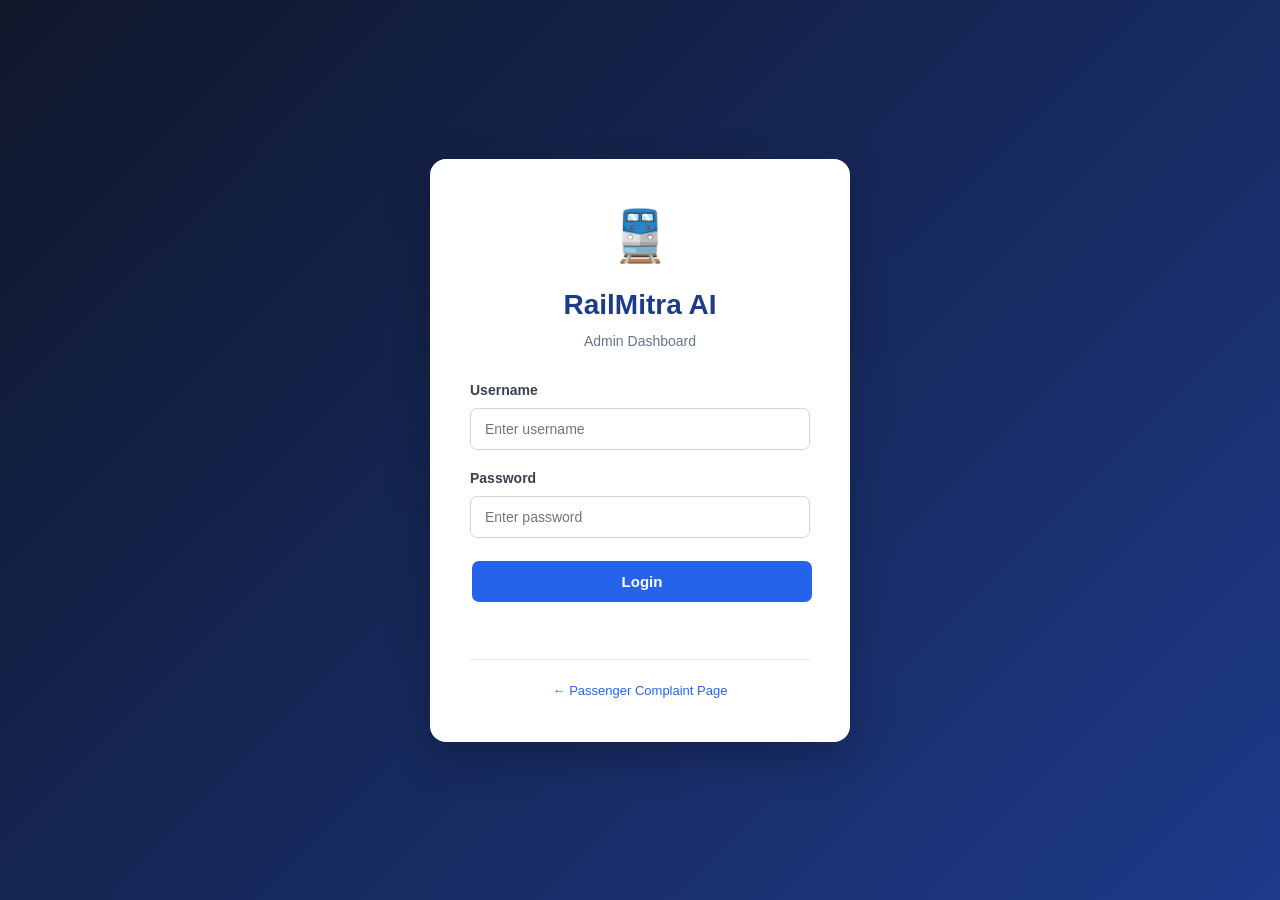
==== frontend/admin-dashboard.html @ 6045f48d "Initial RailMitra AI project" ====
<!DOCTYPE html>
<html lang="en">

<head>

    <meta charset="UTF-8">

    <meta
        name="viewport"
        content="width=device-width, initial-scale=1.0"
    >

    <title>RailMitra AI - Admin Dashboard</title>

    <link
        rel="stylesheet"
        href="style.css"
    >

    <!-- ========================================= -->
    <!-- ADMIN LOGIN PROTECTION -->
    <!-- ========================================= -->

    <script>

        const adminToken =
            localStorage.getItem("adminToken");

        const adminLoggedIn =
            sessionStorage.getItem("adminLoggedIn");


        /*
         * Allow access if either:
         * 1. Admin JWT exists, OR
         * 2. Old admin login session exists.
         */

        if (
            !adminToken &&
            adminLoggedIn !== "true"
        ) {

            window.location.replace("login.html");

        }

    </script>

</head>


<body>

<header class="header">

    <div>

        <h1>RailMitra AI</h1>

        <p>
            AI-Powered Railway Complaint Management
        </p>

    </div>


    <div>

        <span class="status">
            ● System Online
        </span>


        <!-- LOGOUT BUTTON -->

        <button
            type="button"
            onclick="logout()"
            class="logout-button"
        >
            Logout
        </button>

    </div>

</header>


<main class="container">


    <!-- ========================================= -->
    <!-- DASHBOARD CARDS -->
    <!-- ========================================= -->

    <section class="cards">


        <div class="card">

            <h3>Total Complaints</h3>

            <p id="totalComplaints">
                0
            </p>

        </div>


        <div class="card">

            <h3>Pending</h3>

            <p id="pendingComplaints">
                0
            </p>

        </div>


        <div class="card">

            <h3>In Progress</h3>

            <p id="inProgressComplaints">
                0
            </p>

        </div>


        <div class="card">

            <h3>Resolved</h3>

            <p id="resolvedComplaints">
                0
            </p>

        </div>


        <div class="card">

            <h3>Critical</h3>

            <p id="criticalComplaints">
                0
            </p>

        </div>


        <div class="card">

            <h3>High Priority</h3>

            <p id="highComplaints">
                0
            </p>

        </div>


    </section>


    <!-- ========================================= -->
    <!-- DEPARTMENT SUMMARY -->
    <!-- ========================================= -->

    <section class="panel">

        <h2>
            Department-wise Complaints
        </h2>


        <div id="departments">

            Loading...

        </div>

    </section>


    <!-- ========================================= -->
    <!-- COMPLAINT TABLE -->
    <!-- ========================================= -->

    <section class="panel">


        <div class="panel-header">

            <h2>
                Complaints
            </h2>


            <button
                type="button"
                onclick="loadComplaints()"
            >
                Refresh
            </button>

        </div>


        <!-- ========================================= -->
        <!-- SEARCH AND FILTERS -->
        <!-- ========================================= -->

        <div class="filters">


            <!-- SEARCH -->

            <input
                type="text"
                id="searchComplaint"
                placeholder="Search passenger or train..."
                oninput="applyFilters()"
            >


            <!-- STATUS -->

            <select
                id="statusFilter"
                onchange="applyFilters()"
            >

                <option value="">
                    All Status
                </option>

                <option value="Pending">
                    Pending
                </option>

                <option value="In Progress">
                    In Progress
                </option>

                <option value="Resolved">
                    Resolved
                </option>

            </select>


            <!-- PRIORITY -->

            <select
                id="priorityFilter"
                onchange="applyFilters()"
            >

                <option value="">
                    All Priority
                </option>

                <option value="Critical">
                    Critical
                </option>

                <option value="High">
                    High
                </option>

                <option value="Medium">
                    Medium
                </option>

                <option value="Low">
                    Low
                </option>

            </select>


            <!-- CATEGORY -->

            <select
                id="categoryFilter"
                onchange="applyFilters()"
            >

                <option value="">
                    All Categories
                </option>

                <option value="Cleanliness">
                    Cleanliness
                </option>

                <option value="Coach/Seat Issue">
                    Coach/Seat Issue
                </option>

                <option value="Food">
                    Food
                </option>

                <option value="Security">
                    Security
                </option>

                <option value="Medical">
                    Medical
                </option>

                <option value="Other">
                    Other
                </option>

            </select>


            <!-- DEPARTMENT -->

            <select
                id="departmentFilter"
                onchange="applyFilters()"
            >

                <option value="">
                    All Departments
                </option>

                <option value="Housekeeping">
                    Housekeeping
                </option>

                <option value="Coach Maintenance">
                    Coach Maintenance
                </option>

                <option value="Security">
                    Security
                </option>

                <option value="Medical">
                    Medical
                </option>

                <option value="General Helpdesk">
                    General Helpdesk
                </option>

                <option value="General Complaint">
                    General Complaint
                </option>

            </select>


            <!-- CLEAR -->

            <button
                type="button"
                onclick="clearFilters()"
            >
                Clear Filters
            </button>


        </div>


        <!-- ========================================= -->
        <!-- COMPLAINT TABLE -->
        <!-- ========================================= -->

        <div class="table-container">

            <table>

                <thead>

                    <tr>

                        <th>ID</th>

                        <th>Passenger</th>

                        <th>Train</th>

                        <th>Category</th>

                        <th>Priority</th>

                        <th>Department</th>

                        <th>Status</th>

                        <th>Action</th>

                    </tr>

                </thead>


                <tbody id="complaintTable">

                    <tr>

                        <td colspan="8">

                            Loading complaints...

                        </td>

                    </tr>

                </tbody>

            </table>

        </div>

    </section>


</main>


<!-- ========================================= -->
<!-- COMPLAINT DETAILS MODAL -->
<!-- ========================================= -->

<div
    id="complaintModal"
    class="modal"
>

    <div class="modal-content">


        <span
            class="close"
            onclick="closeComplaintModal()"
        >
            &times;
        </span>


        <h2>
            Complaint Details
        </h2>


        <div id="complaintDetails">

            Loading...

        </div>


    </div>

</div>


<!-- ========================================= -->
<!-- JAVASCRIPT -->
<!-- ========================================= -->

<script src="script.js"></script>


</body>

</html>
---- frontend/style.css ----
/* =====================================================
   RESET
===================================================== */

* {
    margin: 0;
    padding: 0;
    box-sizing: border-box;
}


/* =====================================================
   BODY
===================================================== */

body {
    font-family: Arial, Helvetica, sans-serif;

    background: #f1f5f9;

    color: #1f2937;

    line-height: 1.5;
}


/* =====================================================
   HEADER
===================================================== */

.header {
    background: linear-gradient(
        135deg,
        #0f172a,
        #1e3a8a
    );

    color: white;

    padding: 20px 40px;

    display: flex;

    justify-content: space-between;

    align-items: center;

    box-shadow:
        0 4px 15px rgba(
            0,
            0,
            0,
            0.18
        );

    position: sticky;

    top: 0;

    z-index: 100;
}


.header h1 {
    font-size: 28px;

    font-weight: 700;

    letter-spacing: 0.3px;

    margin-bottom: 4px;
}


.header p {
    font-size: 14px;

    opacity: 0.85;
}


.status {
    background: rgba(
        255,
        255,
        255,
        0.12
    );

    border: 1px solid rgba(
        255,
        255,
        255,
        0.15
    );

    padding: 9px 14px;

    border-radius: 20px;

    font-size: 13px;

    font-weight: 600;
}


/* =====================================================
   LOGOUT BUTTON
===================================================== */

.logout-button {
    margin-left: 10px;

    padding: 9px 15px;

    background: #dc2626;

    color: white;

    border: none;

    border-radius: 7px;

    cursor: pointer;

    font-size: 13px;

    font-weight: 600;

    transition: 0.2s;
}


.logout-button:hover {
    background: #b91c1c;

    transform: translateY(
        -1px
    );
}


/* =====================================================
   MAIN CONTAINER
===================================================== */

.container {
    width: 95%;

    max-width: 1400px;

    margin: 30px auto 50px;
}


/* =====================================================
   DASHBOARD CARDS
===================================================== */

.cards {
    display: grid;

    grid-template-columns:
        repeat(
            6,
            1fr
        );

    gap: 16px;

    margin-bottom: 25px;
}


.card {
    background: white;

    padding: 20px;

    min-height: 125px;

    border-radius: 12px;

    box-shadow:
        0 3px 12px rgba(
            15,
            23,
            42,
            0.07
        );

    border: 1px solid #e2e8f0;

    position: relative;

    overflow: hidden;

    transition:
        transform 0.2s,
        box-shadow 0.2s;
}


/* Small accent line */

.card::before {
    content: "";

    position: absolute;

    left: 0;

    top: 0;

    width: 4px;

    height: 100%;

    background: #2563eb;
}


.card:hover {
    transform: translateY(
        -3px
    );

    box-shadow:
        0 8px 22px rgba(
            15,
            23,
            42,
            0.12
        );
}


.card h3 {
    font-size: 13px;

    color: #64748b;

    margin-bottom: 12px;

    font-weight: 600;

    text-transform: uppercase;

    letter-spacing: 0.3px;
}


.card p {
    font-size: 31px;

    line-height: 1;

    font-weight: 700;

    color: #1e3a8a;
}


/* =====================================================
   PANELS
===================================================== */

.panel {
    background: white;

    border-radius: 12px;

    padding: 22px;

    margin-bottom: 25px;

    box-shadow:
        0 3px 12px rgba(
            15,
            23,
            42,
            0.06
        );

    border: 1px solid #e2e8f0;
}


.panel h2 {
    font-size: 19px;

    margin-bottom: 18px;

    color: #111827;

    font-weight: 700;
}


.panel-header {
    display: flex;

    justify-content: space-between;

    align-items: center;

    margin-bottom: 18px;
}


.panel-header h2 {
    margin-bottom: 0;
}


/* =====================================================
   DEPARTMENT SUMMARY
===================================================== */

#departments {
    display: grid;

    grid-template-columns:
        repeat(
            auto-fit,
            minmax(
                220px,
                1fr
            )
        );

    gap: 12px;
}


.department-item {
    background: #f8fafc;

    border: 1px solid #e2e8f0;

    padding: 15px 16px;

    border-radius: 9px;

    font-size: 14px;

    transition: 0.2s;
}


.department-item:hover {
    background: #f1f5f9;

    border-color: #cbd5e1;

    transform: translateY(
        -1px
    );
}


.department-item strong {
    color: #1e3a8a;

    font-weight: 700;
}


/* =====================================================
   SEARCH & FILTER SECTION
===================================================== */

.filters {
    display: grid;

    grid-template-columns:
        2fr
        1fr
        1fr
        1fr
        1fr
        auto;

    gap: 10px;

    padding: 16px;

    margin-bottom: 20px;

    background: #f8fafc;

    border: 1px solid #e2e8f0;

    border-radius: 10px;
}


/* =====================================================
   SEARCH INPUT
===================================================== */

.filters input {
    width: 100%;

    padding: 11px 14px;

    border: 1px solid #cbd5e1;

    border-radius: 7px;

    background: white;

    font-size: 14px;

    outline: none;

    transition: 0.2s;
}


.filters input::placeholder {
    color: #94a3b8;
}


.filters input:focus {
    border-color: #2563eb;

    box-shadow:
        0 0 0 3px rgba(
            37,
            99,
            235,
            0.12
        );
}


/* =====================================================
   SELECT BOXES
===================================================== */

.filters select {
    width: 100%;

    padding: 11px 12px;

    border: 1px solid #cbd5e1;

    border-radius: 7px;

    background: white;

    color: #334155;

    font-size: 14px;

    cursor: pointer;

    outline: none;

    transition: 0.2s;
}


.filters select:focus {
    border-color: #2563eb;

    box-shadow:
        0 0 0 3px rgba(
            37,
            99,
            235,
            0.12
        );
}


/* =====================================================
   CLEAR FILTER BUTTON
===================================================== */

.filters button {
    white-space: nowrap;

    padding: 11px 16px;

    background: #64748b;

    color: white;

    border: none;

    border-radius: 7px;

    cursor: pointer;

    font-size: 13px;

    font-weight: 600;

    transition: 0.2s;
}


.filters button:hover {
    background: #475569;
}


/* =====================================================
   BUTTONS
===================================================== */

button {
    border: none;

    padding: 8px 12px;

    border-radius: 6px;

    background: #2563eb;

    color: white;

    cursor: pointer;

    font-size: 13px;

    font-weight: 500;

    margin: 2px;

    transition:
        background 0.2s,
        transform 0.2s;
}


button:hover {
    background: #1d4ed8;

    transform: translateY(
        -1px
    );
}


button:active {
    transform: translateY(0);
}


/* =====================================================
   TABLE
===================================================== */

.table-container {
    width: 100%;

    overflow-x: auto;

    border: 1px solid #e2e8f0;

    border-radius: 9px;
}


table {
    width: 100%;

    border-collapse: collapse;

    min-width: 950px;

    background: white;
}


th {
    background: #1e293b;

    color: white;

    padding: 13px 10px;

    text-align: left;

    font-size: 12px;

    font-weight: 600;

    text-transform: uppercase;

    letter-spacing: 0.3px;

    white-space: nowrap;
}


td {
    padding: 12px 10px;

    border-bottom: 1px solid #e5e7eb;

    font-size: 13px;

    vertical-align: middle;
}


tbody tr {
    transition: 0.15s;
}


tbody tr:hover {
    background: #f8fafc;
}


tbody tr:last-child td {
    border-bottom: none;
}


/* =====================================================
   PRIORITY
===================================================== */

.priority {
    font-weight: 700;
}


/* =====================================================
   STATUS BADGE
===================================================== */

.status-badge {
    display: inline-block;

    padding: 5px 10px;

    border-radius: 15px;

    background: #e0e7ff;

    color: #3730a3;

    font-size: 11px;

    font-weight: 700;

    white-space: nowrap;
}


/* =====================================================
   STATUS BUTTON
===================================================== */

.status-btn {
    padding: 6px 10px;

    font-size: 12px;
}


/* =====================================================
   MODAL
===================================================== */

.modal {
    display: none;

    position: fixed;

    z-index: 1000;

    left: 0;

    top: 0;

    width: 100%;

    height: 100%;

    overflow-y: auto;

    background: rgba(
        15,
        23,
        42,
        0.65
    );

    padding: 40px 15px;
}


.modal-content {
    background: white;

    width: 90%;

    max-width: 900px;

    margin: auto;

    padding: 28px;

    border-radius: 14px;

    position: relative;

    box-shadow:
        0 20px 50px rgba(
            0,
            0,
            0,
            0.28
        );

    animation: modalOpen 0.2s ease;
}


@keyframes modalOpen {

    from {
        opacity: 0;

        transform: translateY(
            10px
        );
    }

    to {
        opacity: 1;

        transform: translateY(
            0
        );
    }

}


.modal-content h2 {
    margin-bottom: 22px;

    color: #111827;

    font-size: 22px;
}


.close {
    position: absolute;

    right: 20px;

    top: 15px;

    font-size: 30px;

    font-weight: bold;

    color: #64748b;

    cursor: pointer;

    line-height: 1;
}


.close:hover {
    color: #111827;
}


/* =====================================================
   COMPLAINT DETAILS
===================================================== */

.complaint-details {
    display: grid;

    grid-template-columns:
        repeat(
            2,
            1fr
        );

    gap: 12px;

    margin-bottom: 20px;
}


.detail-box {
    background: #f8fafc;

    border: 1px solid #e2e8f0;

    padding: 13px;

    border-radius: 8px;
}


.detail-box strong {
    display: block;

    color: #64748b;

    font-size: 11px;

    margin-bottom: 5px;

    text-transform: uppercase;

    letter-spacing: 0.3px;
}


.detail-box span {
    font-size: 14px;

    color: #111827;

    font-weight: 500;
}


/* =====================================================
   DESCRIPTION
===================================================== */

.description-box {
    background: #f8fafc;

    border: 1px solid #e2e8f0;

    padding: 16px;

    border-radius: 8px;

    margin-bottom: 20px;
}


.description-box strong {
    display: block;

    margin-bottom: 8px;

    color: #374151;
}


.description-box p {
    line-height: 1.6;

    color: #4b5563;

    font-size: 14px;
}


/* =====================================================
   EVIDENCE
===================================================== */

.evidence-section {
    margin-top: 20px;

    padding-top: 20px;

    border-top: 1px solid #e5e7eb;
}


.evidence-section h3 {
    margin-bottom: 12px;

    color: #111827;
}


.evidence-image {
    max-width: 100%;

    max-height: 400px;

    display: block;

    margin-top: 10px;

    border-radius: 10px;

    border: 1px solid #d1d5db;

    object-fit: contain;
}


/* =====================================================
   BADGES
===================================================== */

.detail-badge {
    display: inline-block;

    padding: 5px 10px;

    border-radius: 15px;

    font-size: 12px;

    font-weight: bold;
}


/* =====================================================
   MODAL ACTIONS
===================================================== */

.modal-actions {
    display: flex;

    flex-wrap: wrap;

    gap: 8px;

    margin-top: 22px;

    padding-top: 18px;

    border-top: 1px solid #e5e7eb;
}


/* =====================================================
   MOBILE RESPONSIVE
===================================================== */

@media (
    max-width: 1200px
) {

    .cards {
        grid-template-columns:
            repeat(
                3,
                1fr
            );
    }


    .filters {
        grid-template-columns:
            repeat(
                3,
                1fr
            );
    }

}


@media (
    max-width: 850px
) {

    .header {
        padding: 20px;
    }


    .filters {
        grid-template-columns:
            repeat(
                2,
                1fr
            );
    }

}


@media (
    max-width: 700px
) {

    .header {
        flex-direction: column;

        align-items: flex-start;

        gap: 12px;

        padding: 20px;
    }


    .header > div:last-child {
        display: flex;

        align-items: center;

        flex-wrap: wrap;

        gap: 6px;
    }


    .logout-button {
        margin-left: 4px;
    }


    .container {
        width: 94%;

        margin-top: 20px;
    }


    .cards {
        grid-template-columns:
            repeat(
                2,
                1fr
            );

        gap: 12px;
    }


    .card {
        padding: 17px;
    }


    .card p {
        font-size: 27px;
    }


    .filters {
        grid-template-columns:
            1fr;
    }


    .complaint-details {
        grid-template-columns:
            1fr;
    }


    .modal {
        padding: 20px 10px;
    }


    .modal-content {
        width: 96%;

        padding: 20px;
    }

}


@media (
    max-width: 450px
) {

    .cards {
        grid-template-columns:
            1fr;
    }


    .card {
        min-height: auto;
    }


    .card p {
        font-size: 26px;
    }


    .header h1 {
        font-size: 24px;
    }


    .header p {
        font-size: 13px;
    }

}


/* =====================================================
   ADMIN LOGIN PAGE
===================================================== */

.login-page {
    min-height: 100vh;

    display: flex;

    justify-content: center;

    align-items: center;

    background: linear-gradient(
        135deg,
        #0f172a,
        #1e3a8a
    );

    padding: 20px;
}


.login-container {
    width: 100%;

    max-width: 420px;
}


.login-card {
    background: white;

    padding: 40px;

    border-radius: 16px;

    box-shadow:
        0 15px 40px rgba(
            0,
            0,
            0,
            0.25
        );

    text-align: center;
}


.login-logo {
    font-size: 50px;

    margin-bottom: 10px;
}


.login-card h1 {
    color: #1e3a8a;

    font-size: 28px;

    margin-bottom: 5px;
}


.login-subtitle {
    color: #64748b;

    font-size: 14px;

    margin-bottom: 28px;
}


.form-group {
    text-align: left;

    margin-bottom: 18px;
}


.form-group label {
    display: block;

    margin-bottom: 7px;

    font-size: 14px;

    font-weight: 600;

    color: #374151;
}


.form-group input {
    width: 100%;

    padding: 12px 14px;

    border: 1px solid #cbd5e1;

    border-radius: 7px;

    font-size: 14px;

    outline: none;
}


.form-group input:focus {
    border-color: #2563eb;

    box-shadow:
        0 0 0 3px rgba(
            37,
            99,
            235,
            0.12
        );
}


.login-button {
    width: 100%;

    padding: 12px;

    margin-top: 5px;

    background: #2563eb;

    color: white;

    border: none;

    border-radius: 7px;

    font-size: 15px;

    font-weight: 600;

    cursor: pointer;
}


.login-button:hover {
    background: #1d4ed8;
}


.login-error {
    color: #dc2626;

    font-size: 13px;

    margin-top: 12px;

    min-height: 18px;
}


.login-footer {
    margin-top: 25px;

    padding-top: 18px;

    border-top: 1px solid #e5e7eb;
}


.login-footer a {
    color: #2563eb;

    text-decoration: none;

    font-size: 13px;
}


.login-footer a:hover {
    text-decoration: underline;
}
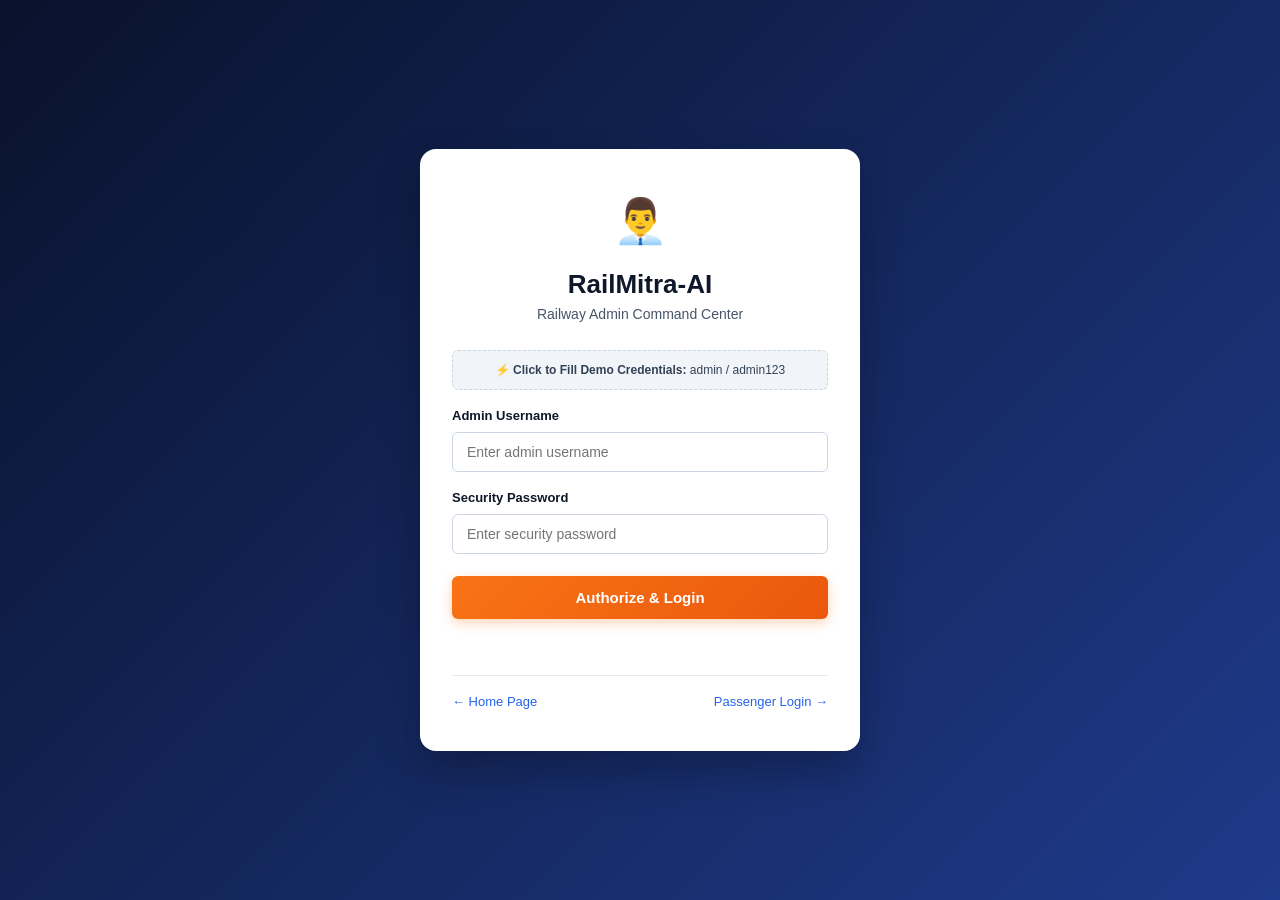
==== commit 4f287f44: "feat: complete bug fixes, AI triage enhancements, animated UI, and production deployment readiness" ====
--- a/frontend/admin-dashboard.html
+++ b/frontend/admin-dashboard.html
@@ -2,477 +2,220 @@
 <html lang="en">
 
 <head>
-
     <meta charset="UTF-8">
-
-    <meta
-        name="viewport"
-        content="width=device-width, initial-scale=1.0"
-    >
-
-    <title>RailMitra AI - Admin Dashboard</title>
-
-    <link
-        rel="stylesheet"
-        href="style.css"
-    >
-
-    <!-- ========================================= -->
+    <meta name="viewport" content="width=device-width, initial-scale=1.0">
+    <title>RailMitra AI | Railway Admin Command Center</title>
+    <link rel="stylesheet" href="style.css">
+
     <!-- ADMIN LOGIN PROTECTION -->
-    <!-- ========================================= -->
-
     <script>
-
-        const adminToken =
-            localStorage.getItem("adminToken");
-
-        const adminLoggedIn =
-            sessionStorage.getItem("adminLoggedIn");
-
-
-        /*
-         * Allow access if either:
-         * 1. Admin JWT exists, OR
-         * 2. Old admin login session exists.
-         */
-
-        if (
-            !adminToken &&
-            adminLoggedIn !== "true"
-        ) {
-
+        const adminToken = localStorage.getItem("adminToken");
+        const adminLoggedIn = sessionStorage.getItem("adminLoggedIn");
+        if (!adminToken && adminLoggedIn !== "true") {
             window.location.replace("login.html");
-
         }
-
     </script>
-
 </head>
 
-
 <body>
 
-<header class="header">
-
-    <div>
-
-        <h1>RailMitra AI</h1>
-
-        <p>
-            AI-Powered Railway Complaint Management
-        </p>
-
+    <!-- NAVBAR -->
+    <header class="header">
+        <div style="display:flex; align-items:center; gap:14px;">
+            <a href="admin-dashboard.html" class="logo">
+                🚆 RailMitra <span class="logo-badge">Admin</span>
+            </a>
+            <span class="status">System Online</span>
+        </div>
+
+        <div style="display:flex; align-items:center; gap:12px;">
+            <span style="font-size:13px; color:rgba(255,255,255,0.85);" id="adminGreeting">
+                Welcome, Admin
+            </span>
+            <button type="button" onclick="exportComplaintsToCSV()" class="button-secondary" style="padding:7px 12px; font-size:12px; background:rgba(255,255,255,0.15); color:white; border-color:rgba(255,255,255,0.2);">
+                📊 Export CSV
+            </button>
+            <button type="button" onclick="logout()" class="logout-button">
+                Logout
+            </button>
+        </div>
+    </header>
+
+    <main class="container">
+
+        <!-- DASHBOARD METRIC CARDS -->
+        <section class="cards">
+            <div class="card">
+                <h3>Total Complaints</h3>
+                <p id="totalComplaints">0</p>
+            </div>
+
+            <div class="card card-pending">
+                <h3>Pending Action</h3>
+                <p id="pendingComplaints">0</p>
+            </div>
+
+            <div class="card card-progress">
+                <h3>In Progress</h3>
+                <p id="inProgressComplaints">0</p>
+            </div>
+
+            <div class="card card-resolved">
+                <h3>Resolved</h3>
+                <p id="resolvedComplaints">0</p>
+            </div>
+
+            <div class="card card-critical">
+                <h3>Critical Alerts</h3>
+                <p id="criticalComplaints">0</p>
+            </div>
+
+            <div class="card" style="border-left: 4px solid #f97316;">
+                <h3>High Priority</h3>
+                <p id="highComplaints" style="color:#ea580c;">0</p>
+            </div>
+        </section>
+
+        <!-- DEPARTMENT SUMMARY -->
+        <section class="panel">
+            <div class="panel-header">
+                <h2>🏢 Department-wise Workload & Assignment</h2>
+                <div style="font-size:13px; color:#64748b;">Live AI Routing Analytics</div>
+            </div>
+            <div id="departments">
+                <div style="color:#64748b;">Loading department distribution...</div>
+            </div>
+        </section>
+
+        <!-- COMPLAINTS MANAGEMENT -->
+        <section class="panel">
+            <div class="panel-header">
+                <h2>📋 Passenger Grievances & AI Classification</h2>
+
+                <div style="display:flex; align-items:center; gap:10px;">
+                    <label style="font-size:13px; display:inline-flex; align-items:center; gap:6px; cursor:pointer;">
+                        <input type="checkbox" onchange="toggleAutoRefresh(this)"> Auto-refresh (30s)
+                    </label>
+                    <button type="button" class="button-primary" onclick="loadComplaints(); loadDashboard();">
+                        🔄 Refresh
+                    </button>
+                </div>
+            </div>
+
+            <!-- QUICK FILTER CHIPS -->
+            <div class="filter-chips">
+                <button type="button" class="filter-chip active" onclick="setFilterChip('ALL', this)">All Complaints</button>
+                <button type="button" class="filter-chip chip-critical" onclick="setFilterChip('CRITICAL', this)">🚨 Critical Priority</button>
+                <button type="button" class="filter-chip" onclick="setFilterChip('PENDING', this)">⏳ Pending</button>
+                <button type="button" class="filter-chip" onclick="setFilterChip('PROGRESS', this)">⚙️ In Progress</button>
+                <button type="button" class="filter-chip" onclick="setFilterChip('RESOLVED', this)">✅ Resolved</button>
+            </div>
+
+            <!-- SEARCH AND FILTERS -->
+            <div class="filters">
+                <input
+                    type="text"
+                    id="searchComplaint"
+                    placeholder="Search by Passenger, PNR, Train, Category or ID..."
+                    oninput="applyFilters()"
+                >
+
+                <select id="statusFilter" onchange="applyFilters()">
+                    <option value="">All Statuses</option>
+                    <option value="Pending">Pending</option>
+                    <option value="In Progress">In Progress</option>
+                    <option value="Resolved">Resolved</option>
+                </select>
+
+                <select id="priorityFilter" onchange="applyFilters()">
+                    <option value="">All Priorities</option>
+                    <option value="Critical">Critical</option>
+                    <option value="High">High</option>
+                    <option value="Medium">Medium</option>
+                    <option value="Low">Low</option>
+                </select>
+
+                <select id="categoryFilter" onchange="applyFilters()">
+                    <option value="">All Categories</option>
+                    <option value="Cleanliness">Cleanliness</option>
+                    <option value="Electrical Issue">Electrical</option>
+                    <option value="Water Supply">Water Supply</option>
+                    <option value="Coach/Seat Issue">Coach/Seat Issue</option>
+                    <option value="Coach/Window Issue">Coach/Window Issue</option>
+                    <option value="Food/Catering">Food & Catering</option>
+                    <option value="Security">Security</option>
+                    <option value="Medical Emergency">Medical Emergency</option>
+                    <option value="Track Issue">Track Issue</option>
+                    <option value="Fire/Emergency">Fire/Emergency</option>
+                    <option value="Other">Other</option>
+                </select>
+
+                <select id="departmentFilter" onchange="applyFilters()">
+                    <option value="">All Departments</option>
+                    <option value="Housekeeping">Housekeeping</option>
+                    <option value="Coach Maintenance">Coach Maintenance</option>
+                    <option value="Electrical Department">Electrical</option>
+                    <option value="Railway Protection Force">RPF (Security)</option>
+                    <option value="Medical Department">Medical</option>
+                    <option value="Catering Department">Catering</option>
+                    <option value="Emergency Response">Emergency Response</option>
+                    <option value="General Complaint">General Helpdesk</option>
+                </select>
+
+                <button type="button" class="button-secondary" onclick="clearFilters()">
+                    Clear Filters
+                </button>
+            </div>
+
+            <!-- COMPLAINTS TABLE -->
+            <div class="table-container">
+                <table>
+                    <thead>
+                        <tr>
+                            <th>ID</th>
+                            <th>Passenger</th>
+                            <th>Journey Details</th>
+                            <th>Category</th>
+                            <th>Priority</th>
+                            <th>Department</th>
+                            <th>Status</th>
+                            <th>Evidence</th>
+                            <th>Action</th>
+                        </tr>
+                    </thead>
+                    <tbody id="complaintTable">
+                        <tr>
+                            <td colspan="9" style="text-align:center; padding:25px; color:#64748b;">
+                                Loading complaints...
+                            </td>
+                        </tr>
+                    </tbody>
+                </table>
+            </div>
+        </section>
+
+    </main>
+
+    <!-- COMPLAINT INSPECTION MODAL -->
+    <div id="complaintModal" class="modal">
+        <div class="modal-content">
+            <span class="close" onclick="closeComplaintModal()">&times;</span>
+            <h2 style="margin-bottom:18px;">🔍 Complaint Inspection & AI Triage</h2>
+            <div id="complaintDetails">
+                Loading details...
+            </div>
+        </div>
     </div>
 
-
-    <div>
-
-        <span class="status">
-            ● System Online
-        </span>
-
-
-        <!-- LOGOUT BUTTON -->
-
-        <button
-            type="button"
-            onclick="logout()"
-            class="logout-button"
-        >
-            Logout
-        </button>
-
-    </div>
-
-</header>
-
-
-<main class="container">
-
-
-    <!-- ========================================= -->
-    <!-- DASHBOARD CARDS -->
-    <!-- ========================================= -->
-
-    <section class="cards">
-
-
-        <div class="card">
-
-            <h3>Total Complaints</h3>
-
-            <p id="totalComplaints">
-                0
-            </p>
-
-        </div>
-
-
-        <div class="card">
-
-            <h3>Pending</h3>
-
-            <p id="pendingComplaints">
-                0
-            </p>
-
-        </div>
-
-
-        <div class="card">
-
-            <h3>In Progress</h3>
-
-            <p id="inProgressComplaints">
-                0
-            </p>
-
-        </div>
-
-
-        <div class="card">
-
-            <h3>Resolved</h3>
-
-            <p id="resolvedComplaints">
-                0
-            </p>
-
-        </div>
-
-
-        <div class="card">
-
-            <h3>Critical</h3>
-
-            <p id="criticalComplaints">
-                0
-            </p>
-
-        </div>
-
-
-        <div class="card">
-
-            <h3>High Priority</h3>
-
-            <p id="highComplaints">
-                0
-            </p>
-
-        </div>
-
-
-    </section>
-
-
-    <!-- ========================================= -->
-    <!-- DEPARTMENT SUMMARY -->
-    <!-- ========================================= -->
-
-    <section class="panel">
-
-        <h2>
-            Department-wise Complaints
-        </h2>
-
-
-        <div id="departments">
-
-            Loading...
-
-        </div>
-
-    </section>
-
-
-    <!-- ========================================= -->
-    <!-- COMPLAINT TABLE -->
-    <!-- ========================================= -->
-
-    <section class="panel">
-
-
-        <div class="panel-header">
-
-            <h2>
-                Complaints
-            </h2>
-
-
-            <button
-                type="button"
-                onclick="loadComplaints()"
-            >
-                Refresh
-            </button>
-
-        </div>
-
-
-        <!-- ========================================= -->
-        <!-- SEARCH AND FILTERS -->
-        <!-- ========================================= -->
-
-        <div class="filters">
-
-
-            <!-- SEARCH -->
-
-            <input
-                type="text"
-                id="searchComplaint"
-                placeholder="Search passenger or train..."
-                oninput="applyFilters()"
-            >
-
-
-            <!-- STATUS -->
-
-            <select
-                id="statusFilter"
-                onchange="applyFilters()"
-            >
-
-                <option value="">
-                    All Status
-                </option>
-
-                <option value="Pending">
-                    Pending
-                </option>
-
-                <option value="In Progress">
-                    In Progress
-                </option>
-
-                <option value="Resolved">
-                    Resolved
-                </option>
-
-            </select>
-
-
-            <!-- PRIORITY -->
-
-            <select
-                id="priorityFilter"
-                onchange="applyFilters()"
-            >
-
-                <option value="">
-                    All Priority
-                </option>
-
-                <option value="Critical">
-                    Critical
-                </option>
-
-                <option value="High">
-                    High
-                </option>
-
-                <option value="Medium">
-                    Medium
-                </option>
-
-                <option value="Low">
-                    Low
-                </option>
-
-            </select>
-
-
-            <!-- CATEGORY -->
-
-            <select
-                id="categoryFilter"
-                onchange="applyFilters()"
-            >
-
-                <option value="">
-                    All Categories
-                </option>
-
-                <option value="Cleanliness">
-                    Cleanliness
-                </option>
-
-                <option value="Coach/Seat Issue">
-                    Coach/Seat Issue
-                </option>
-
-                <option value="Food">
-                    Food
-                </option>
-
-                <option value="Security">
-                    Security
-                </option>
-
-                <option value="Medical">
-                    Medical
-                </option>
-
-                <option value="Other">
-                    Other
-                </option>
-
-            </select>
-
-
-            <!-- DEPARTMENT -->
-
-            <select
-                id="departmentFilter"
-                onchange="applyFilters()"
-            >
-
-                <option value="">
-                    All Departments
-                </option>
-
-                <option value="Housekeeping">
-                    Housekeeping
-                </option>
-
-                <option value="Coach Maintenance">
-                    Coach Maintenance
-                </option>
-
-                <option value="Security">
-                    Security
-                </option>
-
-                <option value="Medical">
-                    Medical
-                </option>
-
-                <option value="General Helpdesk">
-                    General Helpdesk
-                </option>
-
-                <option value="General Complaint">
-                    General Complaint
-                </option>
-
-            </select>
-
-
-            <!-- CLEAR -->
-
-            <button
-                type="button"
-                onclick="clearFilters()"
-            >
-                Clear Filters
-            </button>
-
-
-        </div>
-
-
-        <!-- ========================================= -->
-        <!-- COMPLAINT TABLE -->
-        <!-- ========================================= -->
-
-        <div class="table-container">
-
-            <table>
-
-                <thead>
-
-                    <tr>
-
-                        <th>ID</th>
-
-                        <th>Passenger</th>
-
-                        <th>Train</th>
-
-                        <th>Category</th>
-
-                        <th>Priority</th>
-
-                        <th>Department</th>
-
-                        <th>Status</th>
-
-                        <th>Action</th>
-
-                    </tr>
-
-                </thead>
-
-
-                <tbody id="complaintTable">
-
-                    <tr>
-
-                        <td colspan="8">
-
-                            Loading complaints...
-
-                        </td>
-
-                    </tr>
-
-                </tbody>
-
-            </table>
-
-        </div>
-
-    </section>
-
-
-</main>
-
-
-<!-- ========================================= -->
-<!-- COMPLAINT DETAILS MODAL -->
-<!-- ========================================= -->
-
-<div
-    id="complaintModal"
-    class="modal"
->
-
-    <div class="modal-content">
-
-
-        <span
-            class="close"
-            onclick="closeComplaintModal()"
-        >
-            &times;
-        </span>
-
-
-        <h2>
-            Complaint Details
-        </h2>
-
-
-        <div id="complaintDetails">
-
-            Loading...
-
-        </div>
-
-
-    </div>
-
-</div>
-
-
-<!-- ========================================= -->
-<!-- JAVASCRIPT -->
-<!-- ========================================= -->
-
-<script src="script.js"></script>
-
-
+    <!-- TOAST CONTAINER -->
+    <div id="toast-container"></div>
+
+    <script src="script.js"></script>
+    <script>
+        const adminUser = localStorage.getItem("adminUsername") || "Admin";
+        const greetEl = document.getElementById("adminGreeting");
+        if (greetEl) greetEl.textContent = `Welcome, ${adminUser}`;
+    </script>
 </body>
 
 </html>
--- a/frontend/style.css
+++ b/frontend/style.css
@@ -1,671 +1,797 @@
 /* =====================================================
-   RESET
-===================================================== */
-
-* {
+   RAILMITRA-AI MODERN DESIGN SYSTEM & ANIMATIONS
+===================================================== */
+
+:root {
+    --primary: #1e3a8a;
+    --primary-light: #2563eb;
+    --primary-dark: #0f172a;
+    --primary-glow: rgba(37, 99, 235, 0.25);
+
+    --accent: #f97316;
+    --accent-hover: #ea580c;
+
+    --bg-page: #f8fafc;
+    --bg-surface: #ffffff;
+    --bg-card: rgba(255, 255, 255, 0.95);
+    --border-color: #e2e8f0;
+
+    --text-primary: #0f172a;
+    --text-secondary: #475569;
+    --text-muted: #94a3b8;
+
+    --status-pending-bg: #fef3c7;
+    --status-pending-text: #b45309;
+    --status-progress-bg: #dbeafe;
+    --status-progress-text: #1d4ed8;
+    --status-resolved-bg: #d1fae5;
+    --status-resolved-text: #065f46;
+
+    --prio-critical-bg: #fee2e2;
+    --prio-critical-text: #b91c1c;
+    --prio-high-bg: #ffedd5;
+    --prio-high-text: #c2410c;
+    --prio-medium-bg: #e0e7ff;
+    --prio-medium-text: #3730a3;
+    --prio-low-bg: #ecfdf5;
+    --prio-low-text: #047857;
+
+    --radius-sm: 6px;
+    --radius-md: 10px;
+    --radius-lg: 16px;
+    --radius-full: 9999px;
+
+    --shadow-sm: 0 1px 2px rgba(0, 0, 0, 0.05);
+    --shadow-md: 0 4px 12px rgba(15, 23, 42, 0.08);
+    --shadow-lg: 0 10px 25px rgba(15, 23, 42, 0.12);
+    --shadow-glow: 0 0 20px var(--primary-glow);
+
+    --transition: all 0.25s cubic-bezier(0.4, 0, 0.2, 1);
+}
+
+/* =====================================================
+   RESET & TYPOGRAPHY
+===================================================== */
+
+*, *::before, *::after {
     margin: 0;
     padding: 0;
     box-sizing: border-box;
 }
 
-
-/* =====================================================
-   BODY
-===================================================== */
-
 body {
-    font-family: Arial, Helvetica, sans-serif;
-
+    font-family: -apple-system, BlinkMacSystemFont, "Segoe UI", Roboto, "Helvetica Neue", Arial, sans-serif;
+    background: var(--bg-page);
+    color: var(--text-primary);
+    line-height: 1.55;
+    min-height: 100vh;
+    -webkit-font-smoothing: antialiased;
+}
+
+/* =====================================================
+   KEYFRAME ANIMATIONS
+===================================================== */
+
+@keyframes fadeIn {
+    from { opacity: 0; }
+    to { opacity: 1; }
+}
+
+@keyframes slideInUp {
+    from {
+        opacity: 0;
+        transform: translateY(20px);
+    }
+    to {
+        opacity: 1;
+        transform: translateY(0);
+    }
+}
+
+@keyframes slideInDown {
+    from {
+        opacity: 0;
+        transform: translateY(-20px);
+    }
+    to {
+        opacity: 1;
+        transform: translateY(0);
+    }
+}
+
+@keyframes slideInRight {
+    from {
+        opacity: 0;
+        transform: translateX(-20px);
+    }
+    to {
+        opacity: 1;
+        transform: translateX(0);
+    }
+}
+
+@keyframes pulseGlow {
+    0%, 100% {
+        box-shadow: 0 0 0 0 rgba(220, 38, 38, 0.5);
+    }
+    50% {
+        box-shadow: 0 0 0 8px rgba(220, 38, 38, 0);
+    }
+}
+
+@keyframes pulseGreen {
+    0%, 100% {
+        box-shadow: 0 0 0 0 rgba(16, 185, 129, 0.5);
+    }
+    50% {
+        box-shadow: 0 0 0 8px rgba(16, 185, 129, 0);
+    }
+}
+
+@keyframes trainTrack {
+    0% { transform: translateX(-100%); }
+    100% { transform: translateX(100vw); }
+}
+
+@keyframes spin {
+    to { transform: rotate(360deg); }
+}
+
+@keyframes shimmer {
+    0% { background-position: -200% 0; }
+    100% { background-position: 200% 0; }
+}
+
+@keyframes modalZoom {
+    from {
+        opacity: 0;
+        transform: scale(0.94) translateY(10px);
+    }
+    to {
+        opacity: 1;
+        transform: scale(1) translateY(0);
+    }
+}
+
+/* =====================================================
+   HEADER & NAVBAR
+===================================================== */
+
+.navbar, .header {
+    background: linear-gradient(135deg, #09122c, #1e3a8a);
+    color: white;
+    padding: 16px 6%;
+    display: flex;
+    justify-content: space-between;
+    align-items: center;
+    box-shadow: 0 4px 20px rgba(0, 0, 0, 0.15);
+    position: sticky;
+    top: 0;
+    z-index: 1000;
+    backdrop-filter: blur(10px);
+    animation: slideInDown 0.4s ease-out;
+}
+
+.logo, .nav-brand {
+    font-size: 24px;
+    font-weight: 800;
+    letter-spacing: -0.5px;
+    display: flex;
+    align-items: center;
+    gap: 10px;
+    color: white;
+    text-decoration: none;
+}
+
+.logo-badge {
+    background: linear-gradient(135deg, #f97316, #ea580c);
+    color: white;
+    font-size: 11px;
+    font-weight: 700;
+    padding: 3px 8px;
+    border-radius: var(--radius-full);
+    text-transform: uppercase;
+    letter-spacing: 0.5px;
+}
+
+.nav-links {
+    display: flex;
+    align-items: center;
+    gap: 18px;
+    list-style: none;
+}
+
+.nav-link {
+    color: rgba(255, 255, 255, 0.85);
+    text-decoration: none;
+    font-size: 14px;
+    font-weight: 500;
+    padding: 6px 12px;
+    border-radius: var(--radius-sm);
+    transition: var(--transition);
+}
+
+.nav-link:hover {
+    color: white;
+    background: rgba(255, 255, 255, 0.12);
+}
+
+.status {
+    background: rgba(16, 185, 129, 0.15);
+    border: 1px solid rgba(16, 185, 129, 0.3);
+    color: #34d399;
+    padding: 6px 14px;
+    border-radius: var(--radius-full);
+    font-size: 13px;
+    font-weight: 600;
+    display: inline-flex;
+    align-items: center;
+    gap: 7px;
+}
+
+.status::before {
+    content: "";
+    width: 8px;
+    height: 8px;
+    border-radius: 50%;
+    background: #10b981;
+    display: inline-block;
+    animation: pulseGreen 2s infinite;
+}
+
+.logout-button, .logout-btn {
+    background: #ef4444;
+    color: white;
+    border: none;
+    padding: 8px 16px;
+    border-radius: var(--radius-sm);
+    font-size: 13px;
+    font-weight: 600;
+    cursor: pointer;
+    transition: var(--transition);
+    text-decoration: none;
+    display: inline-flex;
+    align-items: center;
+    gap: 6px;
+}
+
+.logout-button:hover, .logout-btn:hover {
+    background: #dc2626;
+    transform: translateY(-1px);
+    box-shadow: 0 4px 10px rgba(239, 68, 68, 0.3);
+}
+
+/* =====================================================
+   BUTTONS
+===================================================== */
+
+.button, button, .btn {
+    display: inline-flex;
+    align-items: center;
+    justify-content: center;
+    gap: 8px;
+    padding: 10px 18px;
+    border-radius: var(--radius-sm);
+    font-size: 14px;
+    font-weight: 600;
+    text-decoration: none;
+    cursor: pointer;
+    border: none;
+    transition: var(--transition);
+    user-select: none;
+}
+
+.button-primary, .btn-primary {
+    background: linear-gradient(135deg, #1e3a8a, #2563eb);
+    color: white;
+    box-shadow: 0 4px 12px rgba(37, 99, 235, 0.25);
+}
+
+.button-primary:hover, .btn-primary:hover {
+    background: linear-gradient(135deg, #172554, #1d4ed8);
+    transform: translateY(-2px);
+    box-shadow: 0 6px 18px rgba(37, 99, 235, 0.35);
+}
+
+.button-secondary, .btn-secondary {
     background: #f1f5f9;
-
-    color: #1f2937;
-
-    line-height: 1.5;
-}
-
-
-/* =====================================================
-   HEADER
-===================================================== */
-
-.header {
-    background: linear-gradient(
-        135deg,
-        #0f172a,
-        #1e3a8a
-    );
-
-    color: white;
-
-    padding: 20px 40px;
-
-    display: flex;
-
-    justify-content: space-between;
-
-    align-items: center;
-
-    box-shadow:
-        0 4px 15px rgba(
-            0,
-            0,
-            0,
-            0.18
-        );
-
-    position: sticky;
-
-    top: 0;
-
-    z-index: 100;
-}
-
-
-.header h1 {
-    font-size: 28px;
-
-    font-weight: 700;
-
-    letter-spacing: 0.3px;
-
-    margin-bottom: 4px;
-}
-
-
-.header p {
-    font-size: 14px;
-
-    opacity: 0.85;
-}
-
-
-.status {
-    background: rgba(
-        255,
-        255,
-        255,
-        0.12
-    );
-
-    border: 1px solid rgba(
-        255,
-        255,
-        255,
-        0.15
-    );
-
-    padding: 9px 14px;
-
-    border-radius: 20px;
-
-    font-size: 13px;
-
-    font-weight: 600;
-}
-
-
-/* =====================================================
-   LOGOUT BUTTON
-===================================================== */
-
-.logout-button {
-    margin-left: 10px;
-
-    padding: 9px 15px;
-
+    color: #1e3a8a;
+    border: 1px solid #cbd5e1;
+}
+
+.button-secondary:hover, .btn-secondary:hover {
+    background: #e2e8f0;
+    color: #0f172a;
+    transform: translateY(-2px);
+}
+
+.button-accent, .btn-accent {
+    background: linear-gradient(135deg, #f97316, #ea580c);
+    color: white;
+    box-shadow: 0 4px 12px rgba(249, 115, 22, 0.3);
+}
+
+.button-accent:hover, .btn-accent:hover {
+    background: linear-gradient(135deg, #ea580c, #c2410c);
+    transform: translateY(-2px);
+    box-shadow: 0 6px 18px rgba(249, 115, 22, 0.4);
+}
+
+.btn-danger {
+    background: #ef4444;
+    color: white;
+}
+
+.btn-danger:hover {
     background: #dc2626;
-
-    color: white;
-
-    border: none;
-
-    border-radius: 7px;
-
-    cursor: pointer;
-
-    font-size: 13px;
-
-    font-weight: 600;
-
-    transition: 0.2s;
-}
-
-
-.logout-button:hover {
-    background: #b91c1c;
-
-    transform: translateY(
-        -1px
-    );
-}
-
-
-/* =====================================================
-   MAIN CONTAINER
+    transform: translateY(-2px);
+}
+
+button:disabled {
+    opacity: 0.6;
+    cursor: not-allowed;
+    transform: none !important;
+}
+
+/* =====================================================
+   MAIN CONTAINERS & CARDS
 ===================================================== */
 
 .container {
-    width: 95%;
-
-    max-width: 1400px;
-
-    margin: 30px auto 50px;
-}
-
-
-/* =====================================================
-   DASHBOARD CARDS
-===================================================== */
-
-.cards {
+    width: 94%;
+    max-width: 1300px;
+    margin: 28px auto 60px;
+    animation: fadeIn 0.4s ease-out;
+}
+
+.cards, .cards-grid {
     display: grid;
-
-    grid-template-columns:
-        repeat(
-            6,
-            1fr
-        );
-
+    grid-template-columns: repeat(auto-fit, minmax(180px, 1fr));
     gap: 16px;
-
     margin-bottom: 25px;
 }
 
-
 .card {
-    background: white;
-
+    background: var(--bg-surface);
+    border: 1px solid var(--border-color);
+    border-radius: var(--radius-md);
     padding: 20px;
-
-    min-height: 125px;
-
-    border-radius: 12px;
-
-    box-shadow:
-        0 3px 12px rgba(
-            15,
-            23,
-            42,
-            0.07
-        );
-
-    border: 1px solid #e2e8f0;
-
+    box-shadow: var(--shadow-sm);
     position: relative;
-
     overflow: hidden;
-
-    transition:
-        transform 0.2s,
-        box-shadow 0.2s;
-}
-
-
-/* Small accent line */
+    transition: var(--transition);
+}
+
+.card:hover {
+    transform: translateY(-3px);
+    box-shadow: var(--shadow-md);
+    border-color: #cbd5e1;
+}
 
 .card::before {
     content: "";
-
     position: absolute;
-
+    top: 0;
     left: 0;
-
-    top: 0;
-
     width: 4px;
-
     height: 100%;
-
-    background: #2563eb;
-}
-
-
-.card:hover {
-    transform: translateY(
-        -3px
-    );
-
-    box-shadow:
-        0 8px 22px rgba(
-            15,
-            23,
-            42,
-            0.12
-        );
-}
-
+    background: var(--primary-light);
+}
+
+.card.card-critical::before { background: #ef4444; }
+.card.card-pending::before { background: #f59e0b; }
+.card.card-progress::before { background: #3b82f6; }
+.card.card-resolved::before { background: #10b981; }
 
 .card h3 {
+    font-size: 12px;
+    text-transform: uppercase;
+    letter-spacing: 0.5px;
+    color: var(--text-secondary);
+    margin-bottom: 10px;
+    font-weight: 700;
+}
+
+.card p, .card .card-value {
+    font-size: 32px;
+    font-weight: 800;
+    color: var(--primary);
+    line-height: 1;
+}
+
+.card.card-critical p { color: #dc2626; }
+.card.card-pending p { color: #d97706; }
+.card.card-progress p { color: #2563eb; }
+.card.card-resolved p { color: #059669; }
+
+/* =====================================================
+   PANELS & SECTIONS
+===================================================== */
+
+.panel, .glass-panel {
+    background: var(--bg-surface);
+    border: 1px solid var(--border-color);
+    border-radius: var(--radius-lg);
+    padding: 24px;
+    margin-bottom: 25px;
+    box-shadow: var(--shadow-sm);
+    transition: var(--transition);
+}
+
+.panel:hover {
+    box-shadow: var(--shadow-md);
+}
+
+.panel-header {
+    display: flex;
+    justify-content: space-between;
+    align-items: center;
+    margin-bottom: 20px;
+    flex-wrap: wrap;
+    gap: 12px;
+}
+
+.panel h2, .panel-header h2 {
+    font-size: 20px;
+    font-weight: 700;
+    color: var(--text-primary);
+    display: flex;
+    align-items: center;
+    gap: 8px;
+}
+
+/* =====================================================
+   FILTERS & CONTROLS
+===================================================== */
+
+.filters {
+    display: grid;
+    grid-template-columns: 2fr 1fr 1fr 1fr 1fr auto;
+    gap: 12px;
+    padding: 16px;
+    background: #f8fafc;
+    border: 1px solid #e2e8f0;
+    border-radius: var(--radius-md);
+    margin-bottom: 20px;
+    align-items: center;
+}
+
+.filters input, .filters select, input[type="text"], input[type="tel"], input[type="password"], textarea, select {
+    width: 100%;
+    padding: 11px 14px;
+    border: 1px solid #cbd5e1;
+    border-radius: var(--radius-sm);
+    background: white;
+    color: var(--text-primary);
+    font-size: 14px;
+    outline: none;
+    transition: var(--transition);
+}
+
+.filters input:focus, .filters select:focus, input:focus, textarea:focus, select:focus {
+    border-color: var(--primary-light);
+    box-shadow: 0 0 0 3px rgba(37, 99, 235, 0.15);
+}
+
+.filter-chips {
+    display: flex;
+    gap: 8px;
+    flex-wrap: wrap;
+    margin-bottom: 16px;
+}
+
+.filter-chip {
+    padding: 6px 14px;
+    border-radius: var(--radius-full);
     font-size: 13px;
-
-    color: #64748b;
-
-    margin-bottom: 12px;
-
     font-weight: 600;
-
+    background: #e2e8f0;
+    color: #475569;
+    cursor: pointer;
+    border: 1px solid transparent;
+    transition: var(--transition);
+}
+
+.filter-chip:hover {
+    background: #cbd5e1;
+}
+
+.filter-chip.active {
+    background: var(--primary);
+    color: white;
+}
+
+.filter-chip.chip-critical.active {
+    background: #dc2626;
+}
+
+/* =====================================================
+   TABLE
+===================================================== */
+
+.table-container {
+    width: 100%;
+    overflow-x: auto;
+    border: 1px solid var(--border-color);
+    border-radius: var(--radius-md);
+    box-shadow: var(--shadow-sm);
+}
+
+table {
+    width: 100%;
+    border-collapse: collapse;
+    min-width: 900px;
+    background: white;
+}
+
+th {
+    background: #0f172a;
+    color: white;
+    padding: 14px 12px;
+    text-align: left;
+    font-size: 12px;
+    font-weight: 700;
     text-transform: uppercase;
-
+    letter-spacing: 0.5px;
+    white-space: nowrap;
+}
+
+td {
+    padding: 12px;
+    border-bottom: 1px solid #f1f5f9;
+    font-size: 13px;
+    vertical-align: middle;
+}
+
+tbody tr {
+    transition: background 0.15s;
+}
+
+tbody tr:hover {
+    background: #f8fafc;
+}
+
+tbody tr:last-child td {
+    border-bottom: none;
+}
+
+/* =====================================================
+   STATUS & PRIORITY BADGES
+===================================================== */
+
+.status-badge {
+    display: inline-flex;
+    align-items: center;
+    gap: 5px;
+    padding: 4px 10px;
+    border-radius: var(--radius-full);
+    font-size: 12px;
+    font-weight: 700;
+    white-space: nowrap;
+}
+
+.status-badge.pending, .status-pending {
+    background: var(--status-pending-bg);
+    color: var(--status-pending-text);
+}
+
+.status-badge.in-progress, .status-in-progress {
+    background: var(--status-progress-bg);
+    color: var(--status-progress-text);
+}
+
+.status-badge.resolved, .status-resolved {
+    background: var(--status-resolved-bg);
+    color: var(--status-resolved-text);
+}
+
+.priority-badge {
+    display: inline-flex;
+    align-items: center;
+    padding: 4px 10px;
+    border-radius: var(--radius-full);
+    font-size: 11px;
+    font-weight: 700;
+    text-transform: uppercase;
     letter-spacing: 0.3px;
 }
 
-
-.card p {
-    font-size: 31px;
-
-    line-height: 1;
-
-    font-weight: 700;
-
-    color: #1e3a8a;
-}
-
-
-/* =====================================================
-   PANELS
-===================================================== */
-
-.panel {
-    background: white;
-
-    border-radius: 12px;
-
-    padding: 22px;
-
-    margin-bottom: 25px;
-
-    box-shadow:
-        0 3px 12px rgba(
-            15,
-            23,
-            42,
-            0.06
-        );
-
-    border: 1px solid #e2e8f0;
-}
-
-
-.panel h2 {
-    font-size: 19px;
-
-    margin-bottom: 18px;
-
-    color: #111827;
-
-    font-weight: 700;
-}
-
-
-.panel-header {
-    display: flex;
-
-    justify-content: space-between;
-
-    align-items: center;
-
-    margin-bottom: 18px;
-}
-
-
-.panel-header h2 {
-    margin-bottom: 0;
-}
-
-
-/* =====================================================
-   DEPARTMENT SUMMARY
+.prio-critical {
+    background: var(--prio-critical-bg);
+    color: var(--prio-critical-text);
+    animation: pulseGlow 2s infinite;
+}
+
+.prio-high {
+    background: var(--prio-high-bg);
+    color: var(--prio-high-text);
+}
+
+.prio-medium {
+    background: var(--prio-medium-bg);
+    color: var(--prio-medium-text);
+}
+
+.prio-low {
+    background: var(--prio-low-bg);
+    color: var(--prio-low-text);
+}
+
+/* =====================================================
+   DEPARTMENT PROGRESS BARS
 ===================================================== */
 
 #departments {
     display: grid;
-
-    grid-template-columns:
-        repeat(
-            auto-fit,
-            minmax(
-                220px,
-                1fr
-            )
-        );
-
-    gap: 12px;
-}
-
+    grid-template-columns: repeat(auto-fit, minmax(240px, 1fr));
+    gap: 14px;
+}
 
 .department-item {
     background: #f8fafc;
-
     border: 1px solid #e2e8f0;
-
-    padding: 15px 16px;
-
-    border-radius: 9px;
-
-    font-size: 14px;
-
-    transition: 0.2s;
-}
-
+    padding: 16px;
+    border-radius: var(--radius-md);
+    transition: var(--transition);
+}
 
 .department-item:hover {
     background: #f1f5f9;
-
-    border-color: #cbd5e1;
-
-    transform: translateY(
-        -1px
-    );
-}
-
-
-.department-item strong {
+    transform: translateY(-2px);
+    box-shadow: var(--shadow-sm);
+}
+
+.department-header {
+    display: flex;
+    justify-content: space-between;
+    margin-bottom: 8px;
+    font-size: 13px;
+    font-weight: 700;
     color: #1e3a8a;
-
+}
+
+.dept-bar-bg {
+    width: 100%;
+    height: 8px;
+    background: #e2e8f0;
+    border-radius: var(--radius-full);
+    overflow: hidden;
+}
+
+.dept-bar-fill {
+    height: 100%;
+    background: linear-gradient(90deg, #3b82f6, #1d4ed8);
+    border-radius: var(--radius-full);
+    transition: width 0.8s cubic-bezier(0.4, 0, 0.2, 1);
+}
+
+/* =====================================================
+   TIMELINE STEPPER (LIVE STATUS TRACKER)
+===================================================== */
+
+.timeline-stepper {
+    display: flex;
+    justify-content: space-between;
+    align-items: center;
+    position: relative;
+    margin: 25px 0;
+    padding: 0 10px;
+}
+
+.timeline-stepper::before {
+    content: "";
+    position: absolute;
+    top: 18px;
+    left: 20px;
+    right: 20px;
+    height: 4px;
+    background: #e2e8f0;
+    z-index: 1;
+}
+
+.timeline-step {
+    position: relative;
+    z-index: 2;
+    display: flex;
+    flex-direction: column;
+    align-items: center;
+    text-align: center;
+    flex: 1;
+}
+
+.step-icon {
+    width: 36px;
+    height: 36px;
+    border-radius: 50%;
+    background: white;
+    border: 3px solid #cbd5e1;
+    display: flex;
+    align-items: center;
+    justify-content: center;
+    font-weight: bold;
+    font-size: 14px;
+    color: #64748b;
+    margin-bottom: 8px;
+    transition: var(--transition);
+}
+
+.timeline-step.completed .step-icon {
+    background: #10b981;
+    border-color: #10b981;
+    color: white;
+}
+
+.timeline-step.current .step-icon {
+    background: #2563eb;
+    border-color: #2563eb;
+    color: white;
+    box-shadow: 0 0 0 6px rgba(37, 99, 235, 0.2);
+    animation: pulseGlow 2s infinite;
+}
+
+.step-label {
+    font-size: 12px;
     font-weight: 700;
-}
-
-
-/* =====================================================
-   SEARCH & FILTER SECTION
-===================================================== */
-
-.filters {
-    display: grid;
-
-    grid-template-columns:
-        2fr
-        1fr
-        1fr
-        1fr
-        1fr
-        auto;
-
-    gap: 10px;
-
-    padding: 16px;
-
-    margin-bottom: 20px;
-
+    color: var(--text-primary);
+}
+
+.step-sub {
+    font-size: 11px;
+    color: var(--text-muted);
+}
+
+/* =====================================================
+   LIVE MEDIA PREVIEW & AUDIO RECORDER
+===================================================== */
+
+.media-preview-container {
+    margin-top: 14px;
+    padding: 14px;
+    border: 1px dashed #cbd5e1;
+    border-radius: var(--radius-md);
     background: #f8fafc;
-
-    border: 1px solid #e2e8f0;
-
-    border-radius: 10px;
-}
-
-
-/* =====================================================
-   SEARCH INPUT
-===================================================== */
-
-.filters input {
-    width: 100%;
-
-    padding: 11px 14px;
-
+    display: none;
+    align-items: center;
+    gap: 14px;
+    animation: slideInUp 0.3s ease-out;
+}
+
+.media-thumbnail {
+    width: 90px;
+    height: 90px;
+    border-radius: var(--radius-sm);
+    object-fit: cover;
     border: 1px solid #cbd5e1;
-
-    border-radius: 7px;
-
-    background: white;
-
-    font-size: 14px;
-
-    outline: none;
-
-    transition: 0.2s;
-}
-
-
-.filters input::placeholder {
-    color: #94a3b8;
-}
-
-
-.filters input:focus {
-    border-color: #2563eb;
-
-    box-shadow:
-        0 0 0 3px rgba(
-            37,
-            99,
-            235,
-            0.12
-        );
-}
-
-
-/* =====================================================
-   SELECT BOXES
-===================================================== */
-
-.filters select {
-    width: 100%;
-
-    padding: 11px 12px;
-
-    border: 1px solid #cbd5e1;
-
-    border-radius: 7px;
-
-    background: white;
-
-    color: #334155;
-
-    font-size: 14px;
-
+}
+
+.media-info {
+    flex: 1;
+}
+
+.voice-record-btn {
+    background: #fee2e2;
+    color: #b91c1c;
+    border: 1px solid #fca5a5;
+    padding: 8px 14px;
+    border-radius: var(--radius-full);
+    font-size: 13px;
+    font-weight: 600;
     cursor: pointer;
-
-    outline: none;
-
-    transition: 0.2s;
-}
-
-
-.filters select:focus {
-    border-color: #2563eb;
-
-    box-shadow:
-        0 0 0 3px rgba(
-            37,
-            99,
-            235,
-            0.12
-        );
-}
-
-
-/* =====================================================
-   CLEAR FILTER BUTTON
-===================================================== */
-
-.filters button {
-    white-space: nowrap;
-
-    padding: 11px 16px;
-
-    background: #64748b;
-
-    color: white;
-
-    border: none;
-
-    border-radius: 7px;
-
-    cursor: pointer;
-
-    font-size: 13px;
-
-    font-weight: 600;
-
-    transition: 0.2s;
-}
-
-
-.filters button:hover {
-    background: #475569;
-}
-
-
-/* =====================================================
-   BUTTONS
-===================================================== */
-
-button {
-    border: none;
-
-    padding: 8px 12px;
-
-    border-radius: 6px;
-
-    background: #2563eb;
-
-    color: white;
-
-    cursor: pointer;
-
-    font-size: 13px;
-
-    font-weight: 500;
-
-    margin: 2px;
-
-    transition:
-        background 0.2s,
-        transform 0.2s;
-}
-
-
-button:hover {
-    background: #1d4ed8;
-
-    transform: translateY(
-        -1px
-    );
-}
-
-
-button:active {
-    transform: translateY(0);
-}
-
-
-/* =====================================================
-   TABLE
-===================================================== */
-
-.table-container {
-    width: 100%;
-
-    overflow-x: auto;
-
-    border: 1px solid #e2e8f0;
-
-    border-radius: 9px;
-}
-
-
-table {
-    width: 100%;
-
-    border-collapse: collapse;
-
-    min-width: 950px;
-
-    background: white;
-}
-
-
-th {
-    background: #1e293b;
-
-    color: white;
-
-    padding: 13px 10px;
-
-    text-align: left;
-
-    font-size: 12px;
-
-    font-weight: 600;
-
-    text-transform: uppercase;
-
-    letter-spacing: 0.3px;
-
-    white-space: nowrap;
-}
-
-
-td {
-    padding: 12px 10px;
-
-    border-bottom: 1px solid #e5e7eb;
-
-    font-size: 13px;
-
-    vertical-align: middle;
-}
-
-
-tbody tr {
-    transition: 0.15s;
-}
-
-
-tbody tr:hover {
-    background: #f8fafc;
-}
-
-
-tbody tr:last-child td {
-    border-bottom: none;
-}
-
-
-/* =====================================================
-   PRIORITY
-===================================================== */
-
-.priority {
-    font-weight: 700;
-}
-
-
-/* =====================================================
-   STATUS BADGE
-===================================================== */
-
-.status-badge {
-    display: inline-block;
-
-    padding: 5px 10px;
-
-    border-radius: 15px;
-
-    background: #e0e7ff;
-
-    color: #3730a3;
-
-    font-size: 11px;
-
-    font-weight: 700;
-
-    white-space: nowrap;
-}
-
-
-/* =====================================================
-   STATUS BUTTON
-===================================================== */
-
-.status-btn {
-    padding: 6px 10px;
-
-    font-size: 12px;
-}
-
+    display: inline-flex;
+    align-items: center;
+    gap: 6px;
+    transition: var(--transition);
+}
+
+.voice-record-btn:hover {
+    background: #fecaca;
+}
+
+.voice-record-btn.recording {
+    background: #dc2626;
+    color: white;
+    animation: pulseGlow 1.5s infinite;
+}
 
 /* =====================================================
    MODAL
@@ -673,619 +799,319 @@
 
 .modal {
     display: none;
-
     position: fixed;
-
-    z-index: 1000;
-
+    z-index: 2000;
     left: 0;
-
     top: 0;
-
     width: 100%;
-
     height: 100%;
-
     overflow-y: auto;
-
-    background: rgba(
-        15,
-        23,
-        42,
-        0.65
-    );
-
-    padding: 40px 15px;
-}
-
+    background: rgba(15, 23, 42, 0.7);
+    backdrop-filter: blur(4px);
+    padding: 30px 15px;
+    animation: fadeIn 0.2s ease-out;
+}
 
 .modal-content {
     background: white;
-
-    width: 90%;
-
-    max-width: 900px;
-
+    width: 92%;
+    max-width: 850px;
     margin: auto;
-
-    padding: 28px;
-
-    border-radius: 14px;
-
+    padding: 30px;
+    border-radius: var(--radius-lg);
     position: relative;
-
-    box-shadow:
-        0 20px 50px rgba(
-            0,
-            0,
-            0,
-            0.28
-        );
-
-    animation: modalOpen 0.2s ease;
-}
-
-
-@keyframes modalOpen {
-
-    from {
-        opacity: 0;
-
-        transform: translateY(
-            10px
-        );
-    }
-
-    to {
-        opacity: 1;
-
-        transform: translateY(
-            0
-        );
-    }
-
-}
-
-
-.modal-content h2 {
-    margin-bottom: 22px;
-
-    color: #111827;
-
-    font-size: 22px;
-}
-
+    box-shadow: var(--shadow-lg);
+    animation: modalZoom 0.25s cubic-bezier(0.4, 0, 0.2, 1);
+}
 
 .close {
     position: absolute;
-
-    right: 20px;
-
-    top: 15px;
-
-    font-size: 30px;
-
+    right: 22px;
+    top: 18px;
+    font-size: 28px;
     font-weight: bold;
-
-    color: #64748b;
-
+    color: var(--text-muted);
     cursor: pointer;
-
     line-height: 1;
-}
-
+    transition: var(--transition);
+}
 
 .close:hover {
-    color: #111827;
-}
-
-
-/* =====================================================
-   COMPLAINT DETAILS
-===================================================== */
+    color: var(--text-primary);
+    transform: rotate(90deg);
+}
 
 .complaint-details {
     display: grid;
-
-    grid-template-columns:
-        repeat(
-            2,
-            1fr
-        );
-
+    grid-template-columns: repeat(auto-fit, minmax(200px, 1fr));
     gap: 12px;
-
     margin-bottom: 20px;
 }
-
 
 .detail-box {
     background: #f8fafc;
-
     border: 1px solid #e2e8f0;
-
-    padding: 13px;
-
-    border-radius: 8px;
-}
-
+    padding: 12px;
+    border-radius: var(--radius-sm);
+}
 
 .detail-box strong {
     display: block;
-
-    color: #64748b;
-
+    color: var(--text-muted);
     font-size: 11px;
-
-    margin-bottom: 5px;
-
     text-transform: uppercase;
-
-    letter-spacing: 0.3px;
-}
-
+    letter-spacing: 0.5px;
+    margin-bottom: 4px;
+}
 
 .detail-box span {
     font-size: 14px;
-
-    color: #111827;
-
-    font-weight: 500;
-}
-
-
-/* =====================================================
-   DESCRIPTION
-===================================================== */
+    font-weight: 600;
+    color: var(--text-primary);
+}
 
 .description-box {
     background: #f8fafc;
-
     border: 1px solid #e2e8f0;
-
     padding: 16px;
-
-    border-radius: 8px;
-
+    border-radius: var(--radius-md);
     margin-bottom: 20px;
 }
-
 
 .description-box strong {
     display: block;
-
-    margin-bottom: 8px;
-
-    color: #374151;
-}
-
-
-.description-box p {
-    line-height: 1.6;
-
-    color: #4b5563;
-
-    font-size: 14px;
-}
-
-
-/* =====================================================
-   EVIDENCE
-===================================================== */
+    margin-bottom: 6px;
+    font-size: 13px;
+    color: var(--text-secondary);
+}
 
 .evidence-section {
     margin-top: 20px;
-
-    padding-top: 20px;
-
-    border-top: 1px solid #e5e7eb;
-}
-
-
-.evidence-section h3 {
-    margin-bottom: 12px;
-
-    color: #111827;
-}
-
+    padding-top: 18px;
+    border-top: 1px solid #e2e8f0;
+}
 
 .evidence-image {
     max-width: 100%;
-
-    max-height: 400px;
-
+    max-height: 380px;
+    border-radius: var(--radius-md);
+    border: 1px solid #cbd5e1;
+    margin-top: 10px;
     display: block;
-
+    object-fit: contain;
+}
+
+.evidence-video, .evidence-audio {
+    width: 100%;
+    max-width: 650px;
+    border-radius: var(--radius-md);
     margin-top: 10px;
-
-    border-radius: 10px;
-
-    border: 1px solid #d1d5db;
-
-    object-fit: contain;
-}
-
-
-/* =====================================================
-   BADGES
-===================================================== */
-
-.detail-badge {
+    display: block;
+}
+
+/* =====================================================
+   TOAST NOTIFICATION SYSTEM
+===================================================== */
+
+#toast-container {
+    position: fixed;
+    top: 24px;
+    right: 24px;
+    z-index: 9999;
+    display: flex;
+    flex-direction: column;
+    gap: 10px;
+    pointer-events: none;
+}
+
+.toast {
+    pointer-events: auto;
+    min-width: 280px;
+    max-width: 420px;
+    padding: 14px 18px;
+    border-radius: var(--radius-md);
+    background: white;
+    box-shadow: 0 10px 25px rgba(0, 0, 0, 0.15);
+    display: flex;
+    align-items: center;
+    gap: 12px;
+    font-size: 14px;
+    font-weight: 600;
+    animation: slideInRight 0.3s ease-out;
+    border-left: 5px solid #2563eb;
+    color: var(--text-primary);
+}
+
+.toast.toast-success { border-left-color: #10b981; }
+.toast.toast-error { border-left-color: #ef4444; }
+.toast.toast-warning { border-left-color: #f59e0b; }
+
+/* =====================================================
+   HERO & LANDING PAGE STYLES
+===================================================== */
+
+.hero {
+    text-align: center;
+    padding: 70px 20px 40px;
+    position: relative;
+    overflow: hidden;
+}
+
+.hero-train-anim {
+    font-size: 50px;
     display: inline-block;
-
-    padding: 5px 10px;
-
-    border-radius: 15px;
-
-    font-size: 12px;
-
-    font-weight: bold;
-}
-
-
-/* =====================================================
-   MODAL ACTIONS
-===================================================== */
-
-.modal-actions {
-    display: flex;
-
-    flex-wrap: wrap;
-
-    gap: 8px;
-
-    margin-top: 22px;
-
-    padding-top: 18px;
-
-    border-top: 1px solid #e5e7eb;
-}
-
-
-/* =====================================================
-   MOBILE RESPONSIVE
-===================================================== */
-
-@media (
-    max-width: 1200px
-) {
-
-    .cards {
-        grid-template-columns:
-            repeat(
-                3,
-                1fr
-            );
-    }
-
-
-    .filters {
-        grid-template-columns:
-            repeat(
-                3,
-                1fr
-            );
-    }
-
-}
-
-
-@media (
-    max-width: 850px
-) {
-
-    .header {
-        padding: 20px;
-    }
-
-
-    .filters {
-        grid-template-columns:
-            repeat(
-                2,
-                1fr
-            );
-    }
-
-}
-
-
-@media (
-    max-width: 700px
-) {
-
-    .header {
-        flex-direction: column;
-
-        align-items: flex-start;
-
-        gap: 12px;
-
-        padding: 20px;
-    }
-
-
-    .header > div:last-child {
-        display: flex;
-
-        align-items: center;
-
-        flex-wrap: wrap;
-
-        gap: 6px;
-    }
-
-
-    .logout-button {
-        margin-left: 4px;
-    }
-
-
-    .container {
-        width: 94%;
-
-        margin-top: 20px;
-    }
-
-
-    .cards {
-        grid-template-columns:
-            repeat(
-                2,
-                1fr
-            );
-
-        gap: 12px;
-    }
-
-
-    .card {
-        padding: 17px;
-    }
-
-
-    .card p {
-        font-size: 27px;
-    }
-
-
-    .filters {
-        grid-template-columns:
-            1fr;
-    }
-
-
-    .complaint-details {
-        grid-template-columns:
-            1fr;
-    }
-
-
-    .modal {
-        padding: 20px 10px;
-    }
-
-
-    .modal-content {
-        width: 96%;
-
-        padding: 20px;
-    }
-
-}
-
-
-@media (
-    max-width: 450px
-) {
-
-    .cards {
-        grid-template-columns:
-            1fr;
-    }
-
-
-    .card {
-        min-height: auto;
-    }
-
-
-    .card p {
-        font-size: 26px;
-    }
-
-
-    .header h1 {
-        font-size: 24px;
-    }
-
-
-    .header p {
-        font-size: 13px;
-    }
-
-}
-
-
-/* =====================================================
-   ADMIN LOGIN PAGE
-===================================================== */
-
-.login-page {
+    animation: slideInRight 1s ease-out;
+    margin-bottom: 15px;
+}
+
+.hero h1 {
+    font-size: 46px;
+    font-weight: 800;
+    color: #0f172a;
+    letter-spacing: -1px;
+    line-height: 1.15;
+}
+
+.hero h1 span {
+    background: linear-gradient(135deg, #1e3a8a, #f97316);
+    -webkit-background-clip: text;
+    -webkit-text-fill-color: transparent;
+}
+
+.hero p {
+    font-size: 18px;
+    color: var(--text-secondary);
+    max-width: 650px;
+    margin: 16px auto 30px;
+}
+
+.track-widget-card {
+    max-width: 620px;
+    margin: 0 auto 50px;
+    background: white;
+    padding: 24px;
+    border-radius: var(--radius-lg);
+    box-shadow: var(--shadow-lg);
+    border: 1px solid var(--border-color);
+}
+
+.track-input-group {
+    display: flex;
+    gap: 10px;
+}
+
+.track-input-group input {
+    flex: 1;
+}
+
+/* =====================================================
+   AUTHENTICATION PAGES
+===================================================== */
+
+.auth-page {
     min-height: 100vh;
-
-    display: flex;
-
+    display: flex;
     justify-content: center;
-
-    align-items: center;
-
-    background: linear-gradient(
-        135deg,
-        #0f172a,
-        #1e3a8a
-    );
-
-    padding: 20px;
-}
-
-
-.login-container {
+    align-items: center;
+    background: linear-gradient(135deg, #09122c, #1e3a8a);
+    padding: 24px;
+}
+
+.auth-card {
     width: 100%;
-
-    max-width: 420px;
-}
-
-
-.login-card {
+    max-width: 440px;
     background: white;
-
-    padding: 40px;
-
-    border-radius: 16px;
-
-    box-shadow:
-        0 15px 40px rgba(
-            0,
-            0,
-            0,
-            0.25
-        );
-
+    padding: 38px 32px;
+    border-radius: var(--radius-lg);
+    box-shadow: 0 20px 40px rgba(0, 0, 0, 0.25);
     text-align: center;
-}
-
-
-.login-logo {
-    font-size: 50px;
-
-    margin-bottom: 10px;
-}
-
-
-.login-card h1 {
-    color: #1e3a8a;
-
-    font-size: 28px;
-
-    margin-bottom: 5px;
-}
-
-
-.login-subtitle {
-    color: #64748b;
-
+    animation: modalZoom 0.35s ease-out;
+}
+
+.auth-icon {
+    font-size: 44px;
+    margin-bottom: 8px;
+}
+
+.auth-card h1 {
+    font-size: 26px;
+    color: #0f172a;
+    font-weight: 800;
+}
+
+.auth-subtitle {
+    color: var(--text-secondary);
     font-size: 14px;
-
-    margin-bottom: 28px;
-}
-
+    margin-bottom: 24px;
+}
 
 .form-group {
     text-align: left;
-
-    margin-bottom: 18px;
-}
-
+    margin-bottom: 16px;
+}
 
 .form-group label {
     display: block;
-
-    margin-bottom: 7px;
-
-    font-size: 14px;
-
-    font-weight: 600;
-
-    color: #374151;
-}
-
-
-.form-group input {
-    width: 100%;
-
-    padding: 12px 14px;
-
-    border: 1px solid #cbd5e1;
-
-    border-radius: 7px;
-
-    font-size: 14px;
-
-    outline: none;
-}
-
-
-.form-group input:focus {
-    border-color: #2563eb;
-
-    box-shadow:
-        0 0 0 3px rgba(
-            37,
-            99,
-            235,
-            0.12
-        );
-}
-
-
-.login-button {
-    width: 100%;
-
-    padding: 12px;
-
-    margin-top: 5px;
-
-    background: #2563eb;
-
-    color: white;
-
-    border: none;
-
-    border-radius: 7px;
-
-    font-size: 15px;
-
-    font-weight: 600;
-
+    margin-bottom: 6px;
+    font-size: 13px;
+    font-weight: 700;
+    color: var(--text-primary);
+}
+
+.demo-credentials-pill {
+    background: #f1f5f9;
+    border: 1px dashed #cbd5e1;
+    padding: 10px;
+    border-radius: var(--radius-sm);
+    font-size: 12px;
+    color: #334155;
+    margin-bottom: 16px;
     cursor: pointer;
-}
-
-
-.login-button:hover {
-    background: #1d4ed8;
-}
-
-
-.login-error {
-    color: #dc2626;
-
-    font-size: 13px;
-
-    margin-top: 12px;
-
-    min-height: 18px;
-}
-
-
-.login-footer {
-    margin-top: 25px;
-
-    padding-top: 18px;
-
-    border-top: 1px solid #e5e7eb;
-}
-
-
-.login-footer a {
-    color: #2563eb;
-
-    text-decoration: none;
-
-    font-size: 13px;
-}
-
-
-.login-footer a:hover {
-    text-decoration: underline;
+    transition: var(--transition);
+}
+
+.demo-credentials-pill:hover {
+    background: #e2e8f0;
+}
+
+/* =====================================================
+   RESPONSIVENESS
+===================================================== */
+
+@media (max-width: 900px) {
+    .filters {
+        grid-template-columns: 1fr 1fr;
+    }
+    .hero h1 {
+        font-size: 34px;
+    }
+}
+
+@media (max-width: 650px) {
+    .navbar, .header {
+        flex-direction: column;
+        gap: 10px;
+        text-align: center;
+    }
+    .nav-links {
+        flex-wrap: wrap;
+        justify-content: center;
+    }
+    .filters {
+        grid-template-columns: 1fr;
+    }
+    .track-input-group {
+        flex-direction: column;
+    }
+    .hero h1 {
+        font-size: 28px;
+    }
+    .timeline-stepper {
+        flex-direction: column;
+        gap: 20px;
+        align-items: flex-start;
+    }
+    .timeline-stepper::before {
+        display: none;
+    }
 }
